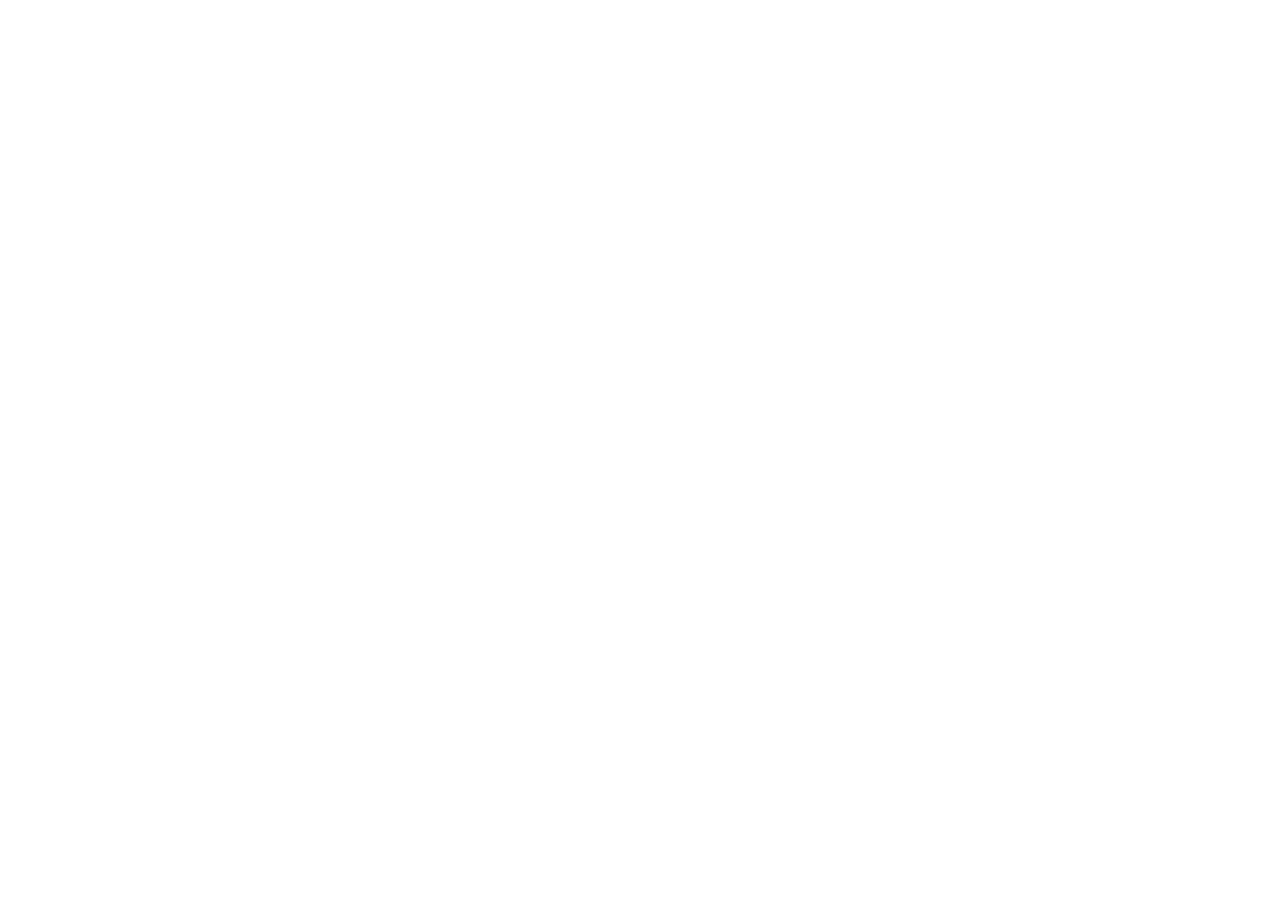
==== admin-stats.html @ d8942b89 "Add files via upload" ====
<!doctype html>
<html lang="tr">
<head>
  <meta charset="utf-8">
  <meta name="viewport" content="width=device-width, initial-scale=1">
  <title>İstatistikler · ODES</title>
  <link rel="stylesheet" href="assets/css/styles.css">
</head>
<body data-page="admin-stats" data-roles="admin" data-title="Yönetici istatistikleri">
  <noscript>Bu demo için JavaScript gereklidir.</noscript>
  <script src="assets/js/data.js"></script>
  <script src="assets/js/app.js"></script>
  <script src="assets/js/pages/admin-stats.js"></script>
</body>
</html>
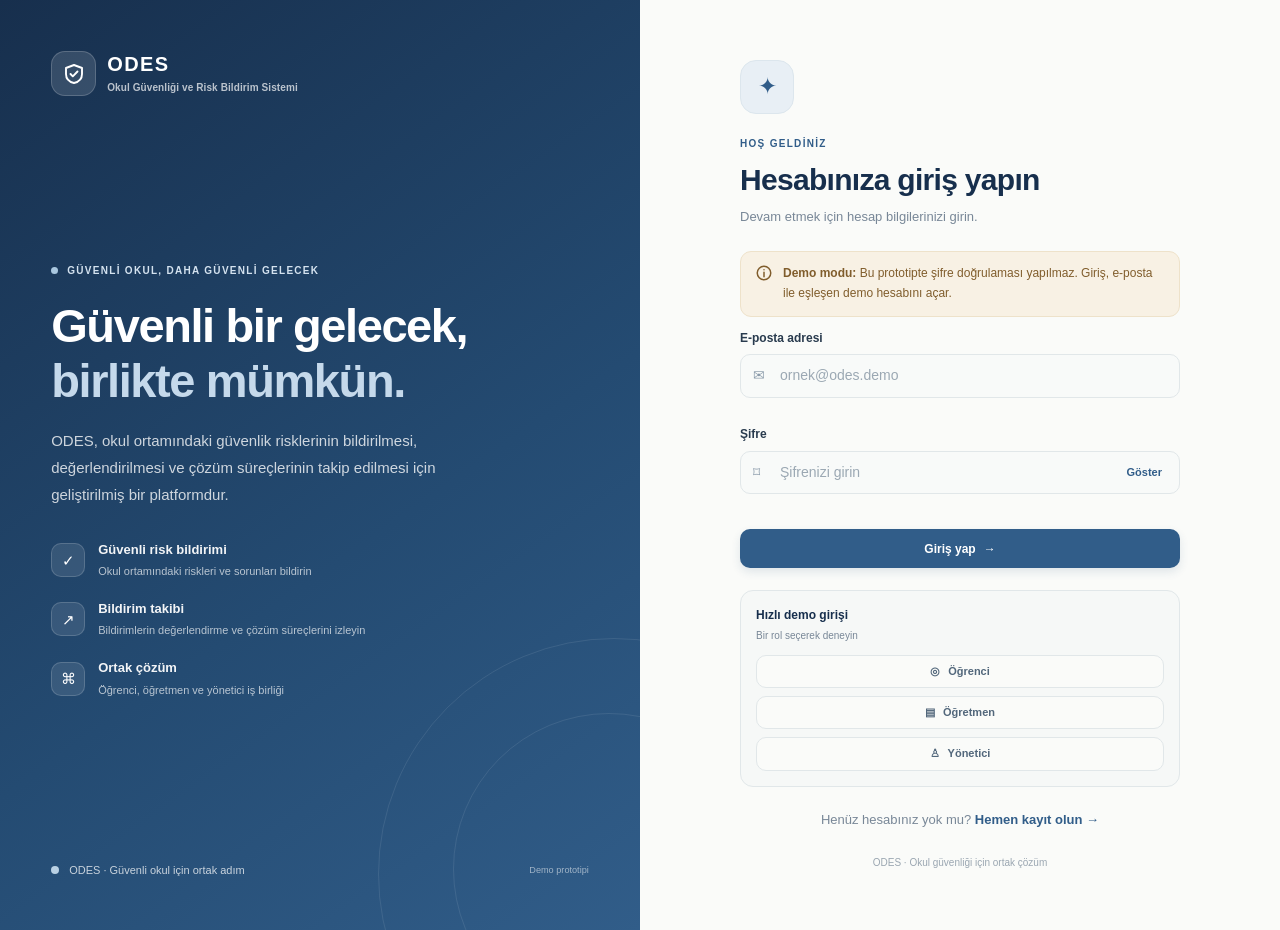
==== commit 1c358ed8: "Update admin-stats.html" ====
--- a/admin-stats.html
+++ b/admin-stats.html
@@ -1,15 +1,24 @@
+
 <!doctype html>
 <html lang="tr">
 <head>
-  <meta charset="utf-8">
+  <meta charset="UTF-8">
   <meta name="viewport" content="width=device-width, initial-scale=1">
-  <title>İstatistikler · ODES</title>
-  <link rel="stylesheet" href="assets/css/styles.css">
+  <meta name="theme-color" content="#f3f5f4">
+  <meta name="description" content="ODES okul güvenliği risk istatistikleri.">
+  <title>Risk İstatistikleri | ODES</title>
+  <link rel="stylesheet" href="styles.css">
 </head>
-<body data-page="admin-stats" data-roles="admin" data-title="Yönetici istatistikleri">
+
+<body
+  data-page="admin-stats"
+  data-roles="admin"
+  data-title="Risk istatistikleri"
+>
   <noscript>Bu demo için JavaScript gereklidir.</noscript>
-  <script src="assets/js/data.js"></script>
-  <script src="assets/js/app.js"></script>
-  <script src="assets/js/pages/admin-stats.js"></script>
+
+  <script src="data.js"></script>
+  <script src="app.js"></script>
+  <script src="admin-stats.js"></script>
 </body>
 </html>
--- a/styles.css
+++ b/styles.css
@@ -0,0 +1,2224 @@
+
+/* =========================================
+   ODES — ORTAK TASARIM SİSTEMİ
+   Lacivert • Kırık beyaz • Açık mavi
+========================================= */
+
+:root {
+  color-scheme: light;
+  --bg: #f3f5f4;
+  --surface: #fafbf9;
+  --surface-soft: #f6f8f7;
+  --primary: #315d89;
+  --primary-dark: #203f63;
+  --navy: #172f4d;
+  --navy-soft: #294b70;
+  --pale: #e8eff5;
+  --border: #e1e7e9;
+  --text: #293b4e;
+  --muted: #788797;
+  --success: #278363;
+  --warning: #b98232;
+  --danger: #c65b61;
+  --shadow: 0 8px 26px rgba(26, 48, 70, .055);
+  --shadow-hover: 0 12px 30px rgba(26, 48, 70, .09);
+  --radius: 15px;
+  --sidebar-width: 252px;
+}
+
+* {
+  box-sizing: border-box;
+  margin: 0;
+  padding: 0;
+}
+
+html {
+  min-height: 100%;
+  scroll-behavior: smooth;
+  scrollbar-color: #c5d0d8 transparent;
+}
+
+body {
+  min-height: 100vh;
+  background: var(--bg);
+  color: var(--text);
+  font-family: Inter, "Segoe UI", Arial, sans-serif;
+  font-size: 14px;
+  line-height: 1.55;
+  -webkit-font-smoothing: antialiased;
+}
+
+button,
+input,
+select,
+textarea {
+  font: inherit;
+}
+
+button,
+a {
+  -webkit-tap-highlight-color: transparent;
+}
+
+button {
+  cursor: pointer;
+}
+
+button:disabled {
+  cursor: not-allowed;
+  opacity: .6;
+}
+
+a {
+  color: inherit;
+  text-decoration: none;
+}
+
+svg {
+  flex-shrink: 0;
+}
+
+[hidden],
+.hidden {
+  display: none !important;
+}
+
+.muted {
+  color: var(--muted);
+}
+
+.small {
+  font-size: 12px;
+}
+
+.grow {
+  flex: 1;
+  min-width: 0;
+}
+
+/* =========================================
+   LOGO VE MARKA
+========================================= */
+
+.brand {
+  display: flex;
+  align-items: center;
+  gap: 11px;
+  min-width: 0;
+  color: var(--navy);
+  font-weight: 800;
+}
+
+.brand b {
+  display: block;
+  font-size: 20px;
+  line-height: 1.2;
+  letter-spacing: 1.4px;
+}
+
+.brand small {
+  display: block;
+  margin-top: 4px;
+  color: var(--muted);
+  font-size: 10px;
+  font-weight: 600;
+  letter-spacing: .1px;
+}
+
+.logo {
+  width: 45px;
+  height: 45px;
+  display: grid;
+  place-items: center;
+  flex: 0 0 auto;
+  overflow: hidden;
+  border: 1px solid rgba(255,255,255,.12);
+  border-radius: 14px;
+  color: #fff;
+  background: linear-gradient(145deg, #426f9b, #1b3859);
+  box-shadow: 0 5px 13px rgba(25, 55, 85, .17);
+}
+
+.logo svg {
+  width: 24px;
+  height: 24px;
+  stroke-width: 1.9;
+}
+
+/* =========================================
+   GİRİŞ VE KAYIT EKRANLARI
+========================================= */
+
+.auth {
+  min-height: 100vh;
+  display: grid;
+  grid-template-columns: minmax(300px, 1fr) minmax(400px, 1fr);
+  overflow: hidden;
+  background: var(--surface);
+}
+
+.auth-side {
+  position: relative;
+  isolation: isolate;
+  display: flex;
+  flex-direction: column;
+  justify-content: space-between;
+  min-height: 100vh;
+  padding: clamp(28px, 4vw, 55px);
+  overflow: hidden;
+  color: #fff;
+  background: linear-gradient(145deg, #172f4d 0%, #244b72 58%, #315d89 100%);
+}
+
+.auth-side::before,
+.auth-side::after {
+  content: "";
+  position: absolute;
+  z-index: -1;
+  border: 1px solid rgba(255,255,255,.09);
+  border-radius: 50%;
+  pointer-events: none;
+}
+
+.auth-side::before {
+  width: 470px;
+  height: 470px;
+  right: -210px;
+  bottom: -180px;
+}
+
+.auth-side::after {
+  width: 310px;
+  height: 310px;
+  right: -125px;
+  bottom: -95px;
+}
+
+.auth-side .brand {
+  color: #fff;
+}
+
+.auth-side .brand small {
+  color: rgba(255,255,255,.7);
+}
+
+.auth-side .logo {
+  background: rgba(255,255,255,.13);
+  border-color: rgba(255,255,255,.18);
+  box-shadow: none;
+}
+
+.auth-hero-copy {
+  position: relative;
+  z-index: 1;
+  max-width: 530px;
+  margin: 55px 0;
+}
+
+.auth-hero-copy h1,
+.auth-hero-copy h2 {
+  margin: 18px 0;
+  color: #fff;
+  font-size: clamp(30px, 4vw, 47px);
+  line-height: 1.17;
+  letter-spacing: -1.4px;
+}
+
+.auth-hero-copy h2 em {
+  color: #c5d9eb;
+  font-style: normal;
+}
+
+.auth-hero-copy p {
+  max-width: 440px;
+  color: rgba(255,255,255,.78);
+  font-size: 15px;
+  line-height: 1.8;
+}
+
+.eyebrow {
+  display: inline-flex;
+  align-items: center;
+  gap: 9px;
+  color: #d4e2ef;
+  font-size: 10px;
+  font-weight: 800;
+  letter-spacing: 1.3px;
+}
+
+.eyebrow-dot {
+  width: 7px;
+  height: 7px;
+  border-radius: 50%;
+  background: #a9c7df;
+}
+
+.feature-list {
+  display: grid;
+  gap: 19px;
+  margin-top: 32px;
+}
+
+.feature-list > div,
+.feature-item {
+  display: flex;
+  align-items: center;
+  gap: 13px;
+  color: rgba(255,255,255,.94);
+}
+
+.feature-item > span:last-child {
+  display: flex;
+  flex-direction: column;
+  gap: 3px;
+}
+
+.feature-item b {
+  font-size: 13px;
+}
+
+.feature-item small {
+  color: rgba(255,255,255,.68);
+  font-size: 11px;
+}
+
+.feature-icon {
+  width: 34px;
+  height: 34px;
+  display: grid;
+  place-items: center;
+  flex: 0 0 auto;
+  border: 1px solid rgba(255,255,255,.16);
+  border-radius: 10px;
+  color: #fff;
+  background: rgba(255,255,255,.1);
+  font-size: 15px;
+}
+
+.auth-side-bottom {
+  display: flex;
+  align-items: center;
+  flex-wrap: wrap;
+  gap: 10px;
+  color: rgba(255,255,255,.75);
+  font-size: 11px;
+}
+
+.auth-side-bottom small {
+  margin-left: auto;
+  color: rgba(255,255,255,.55);
+}
+
+.mini-orbit {
+  width: 8px;
+  height: 8px;
+  border-radius: 50%;
+  background: #b9d0e3;
+}
+
+.auth-main {
+  display: flex;
+  align-items: center;
+  justify-content: center;
+  min-width: 0;
+  padding: clamp(22px, 4vw, 48px);
+  overflow-y: auto;
+  background: var(--surface);
+}
+
+.auth-card {
+  width: 100%;
+  max-width: 440px;
+  padding: 12px 0;
+}
+
+.mobile-brand {
+  display: none;
+  align-items: center;
+  gap: 11px;
+  margin-bottom: 30px;
+  color: var(--navy);
+}
+
+.mobile-brand b,
+.mobile-brand small {
+  display: block;
+}
+
+.mobile-brand b {
+  font-size: 19px;
+  letter-spacing: 1px;
+}
+
+.mobile-brand small {
+  margin-top: 3px;
+  color: var(--muted);
+  font-size: 10px;
+}
+
+.mobile-brand-mark {
+  width: 42px;
+  height: 42px;
+  display: grid;
+  place-items: center;
+  border-radius: 13px;
+  color: #fff;
+  background: linear-gradient(145deg, #426f9b, #1b3859);
+  font-size: 18px;
+  font-weight: 800;
+}
+
+.welcome-mark {
+  width: 54px;
+  height: 54px;
+  display: grid;
+  place-items: center;
+  margin-bottom: 22px;
+  border: 1px solid #dce6ed;
+  border-radius: 16px;
+  color: var(--primary);
+  background: var(--pale);
+  font-size: 23px;
+}
+
+.form-kicker {
+  display: block;
+  margin-bottom: 9px;
+  color: var(--primary);
+  font-size: 10px;
+  font-weight: 800;
+  letter-spacing: 1.3px;
+}
+
+.auth-card h1,
+.auth-card h2 {
+  margin-bottom: 9px;
+  color: var(--navy);
+  font-size: clamp(24px, 3vw, 30px);
+  line-height: 1.25;
+  letter-spacing: -.7px;
+}
+
+.auth-card > p,
+.auth-subtitle {
+  margin-bottom: 24px;
+  color: var(--muted);
+  font-size: 13px;
+}
+
+.auth-foot {
+  margin-top: 23px;
+  color: var(--muted);
+  text-align: center;
+  font-size: 12px;
+}
+
+.auth-foot a {
+  color: var(--primary);
+  font-weight: 800;
+}
+
+.auth-legal {
+  margin-top: 25px;
+  color: #9aa6b1;
+  text-align: center;
+  font-size: 10px;
+}
+
+.input-wrap {
+  position: relative;
+  display: flex;
+  align-items: center;
+}
+
+.input-wrap .input {
+  padding-right: 76px;
+}
+
+.input-symbol {
+  position: absolute;
+  left: 13px;
+  z-index: 1;
+  color: #8a9aaa;
+  pointer-events: none;
+}
+
+.input-wrap:has(.input-symbol) .input {
+  padding-left: 39px;
+}
+
+.password-toggle {
+  position: absolute;
+  right: 9px;
+  padding: 6px 9px;
+  border: 0;
+  border-radius: 7px;
+  color: var(--primary);
+  background: transparent;
+  font-size: 11px;
+  font-weight: 700;
+}
+
+.password-toggle:hover {
+  background: var(--pale);
+}
+
+.demo-accts {
+  margin-top: 22px;
+  padding: 15px;
+  border: 1px solid var(--border);
+  border-radius: 13px;
+  background: var(--surface-soft);
+}
+
+.demo-heading {
+  display: flex;
+  flex-direction: column;
+  gap: 3px;
+  margin-bottom: 12px;
+}
+
+.demo-heading b {
+  color: var(--navy);
+  font-size: 12px;
+}
+
+.demo-heading span {
+  color: var(--muted);
+  font-size: 10px;
+}
+
+.btns {
+  display: flex;
+  flex-wrap: wrap;
+  gap: 8px;
+}
+
+.btn-block {
+  width: 100%;
+}
+
+.auth-submit {
+  min-height: 47px;
+  margin-top: 8px;
+}
+
+.hint {
+  color: var(--muted);
+  font-size: 10px;
+}
+
+.meter {
+  height: 5px;
+  margin-top: 8px;
+  overflow: hidden;
+  border-radius: 10px;
+  background: var(--border);
+}
+
+.meter > div,
+.meter i {
+  display: block;
+  height: 100%;
+  border-radius: inherit;
+  background: var(--primary);
+}
+
+/* =========================================
+   FORM ALANLARI
+========================================= */
+
+.field {
+  display: flex;
+  flex-direction: column;
+  gap: 7px;
+  min-width: 0;
+  margin-bottom: 16px;
+}
+
+.field label,
+.field > span {
+  color: var(--text);
+  font-size: 12px;
+  font-weight: 700;
+}
+
+.input,
+.select,
+.field input,
+.field select,
+.field textarea,
+input[type="text"],
+input[type="email"],
+input[type="password"],
+input[type="number"],
+input[type="date"],
+input[type="search"],
+select,
+textarea {
+  width: 100%;
+  min-width: 0;
+  min-height: 43px;
+  padding: 10px 12px;
+  border: 1px solid var(--border);
+  border-radius: 10px;
+  outline: none;
+  color: var(--text);
+  background: #f8faf9;
+  transition: border-color .18s, box-shadow .18s, background .18s;
+}
+
+textarea,
+.field textarea {
+  min-height: 110px;
+  resize: vertical;
+}
+
+.input:focus,
+.select:focus,
+input:focus,
+select:focus,
+textarea:focus {
+  border-color: #7899b8;
+  background: #fff;
+  box-shadow: 0 0 0 3px rgba(49,93,137,.1);
+}
+
+input::placeholder,
+textarea::placeholder {
+  color: #9ba8b3;
+}
+
+input[type="checkbox"] {
+  width: 16px;
+  height: 16px;
+  flex: 0 0 auto;
+  accent-color: var(--primary);
+}
+
+.check-row {
+  display: flex;
+  align-items: center;
+  gap: 9px;
+  margin: 11px 0;
+  color: var(--muted);
+  font-size: 12px;
+}
+
+.row {
+  display: flex;
+  align-items: center;
+  gap: 12px;
+}
+
+.row > * {
+  min-width: 0;
+}
+
+.row .field {
+  flex: 1;
+}
+
+.err {
+  display: block;
+  margin-top: 4px;
+  color: var(--danger);
+  font-size: 11px;
+}
+
+.alert {
+  display: flex;
+  align-items: flex-start;
+  gap: 10px;
+  padding: 12px 14px;
+  margin: 12px 0;
+  border: 1px solid transparent;
+  border-radius: 11px;
+  font-size: 12px;
+  line-height: 1.65;
+}
+
+.alert.warn {
+  color: #805d2c;
+  border-color: #eee2ca;
+  background: #f8f1e4;
+}
+
+.alert.info {
+  color: #315c80;
+  border-color: #dce7ef;
+  background: #edf3f7;
+}
+
+.alert.ok,
+.alert.success {
+  color: #286e55;
+  border-color: #d6e9df;
+  background: #eaf4ee;
+}
+
+.alert.err,
+.alert.error {
+  color: #a6474d;
+  border-color: #f0d8d9;
+  background: #f9eeee;
+}
+
+/* =========================================
+   BUTONLAR
+========================================= */
+
+.btn {
+  min-height: 39px;
+  display: inline-flex;
+  align-items: center;
+  justify-content: center;
+  gap: 8px;
+  padding: 9px 14px;
+  border: 1px solid var(--border);
+  border-radius: 10px;
+  color: #52677b;
+  background: var(--surface);
+  font-size: 12px;
+  font-weight: 700;
+  transition: background .18s, border-color .18s, color .18s, transform .18s;
+}
+
+.btn:hover {
+  color: var(--primary-dark);
+  border-color: #c8d6e0;
+  background: #f0f4f6;
+}
+
+.btn:active {
+  transform: translateY(1px);
+}
+
+.btn-primary,
+.primary {
+  color: #fff !important;
+  border-color: transparent !important;
+  background: var(--primary) !important;
+  box-shadow: 0 4px 10px rgba(37,75,112,.12);
+}
+
+.btn-primary:hover,
+.primary:hover {
+  color: #fff !important;
+  background: var(--primary-dark) !important;
+}
+
+.btn-light {
+  color: var(--primary-dark);
+  border-color: #dbe5ec;
+  background: var(--pale);
+}
+
+.btn-light:hover {
+  background: #dce7ef;
+}
+
+.btn-ghost {
+  color: var(--muted);
+  border-color: transparent;
+  background: transparent;
+}
+
+.btn-ghost:hover {
+  color: var(--primary-dark);
+  background: var(--pale);
+}
+
+.btn-danger {
+  color: #fff;
+  border-color: transparent;
+  background: var(--danger);
+}
+
+.btn-success {
+  color: #fff;
+  border-color: transparent;
+  background: var(--success);
+}
+
+.btn-sm {
+  min-height: 33px;
+  padding: 7px 10px;
+  font-size: 11px;
+}
+
+.auth .btn {
+  width: 100%;
+}
+
+/* =========================================
+   ANA UYGULAMA YERLEŞİMİ
+========================================= */
+
+.layout {
+  display: flex;
+  min-height: 100vh;
+  width: 100%;
+  background: var(--bg);
+}
+
+.scrim {
+  display: none;
+}
+
+.sidebar {
+  position: fixed;
+  z-index: 50;
+  inset: 0 auto 0 0;
+  width: var(--sidebar-width);
+  display: flex;
+  flex-direction: column;
+  padding: 22px 15px 17px;
+  overflow-x: hidden;
+  overflow-y: auto;
+  border-right: 1px solid var(--border);
+  background: #f9faf8;
+  transition: transform .25s ease;
+}
+
+.sidebar .brand {
+  padding: 3px 9px 25px;
+}
+
+.sidebar .logo {
+  color: #fff;
+  background: linear-gradient(145deg, #426f9b, #1b3859);
+}
+
+.nav {
+  display: flex;
+  flex-direction: column;
+  gap: 5px;
+}
+
+.nav-label {
+  padding: 17px 11px 7px;
+  color: #97a3ad;
+  font-size: 9px;
+  font-weight: 800;
+  letter-spacing: 1.1px;
+  text-transform: uppercase;
+}
+
+.nav a,
+.nav button,
+.nav-item {
+  width: 100%;
+  min-height: 43px;
+  display: flex;
+  align-items: center;
+  gap: 11px;
+  padding: 9px 11px;
+  border: 0;
+  border-radius: 10px;
+  color: #657587;
+  background: transparent;
+  text-align: left;
+  font-size: 12px;
+  font-weight: 650;
+  transition: color .18s, background .18s;
+}
+
+.nav a:hover,
+.nav button:hover,
+.nav-item:hover {
+  color: var(--navy);
+  background: #edf1f3;
+}
+
+.nav a.active,
+.nav button.active,
+.nav-item.active {
+  color: var(--navy);
+  background: #e7edf2;
+  font-weight: 800;
+}
+
+.nav svg,
+.nav .ico,
+.nav .ic {
+  width: 18px;
+  height: 18px;
+  flex: 0 0 auto;
+  stroke-width: 1.8;
+}
+
+.side-foot {
+  margin-top: auto;
+  padding-top: 15px;
+  border-top: 1px solid var(--border);
+}
+
+.side-user {
+  display: flex;
+  align-items: center;
+  gap: 10px;
+  min-width: 0;
+  padding: 10px 5px;
+}
+
+.side-user > div {
+  min-width: 0;
+}
+
+.side-user b,
+.side-user strong {
+  display: block;
+  overflow: hidden;
+  color: var(--navy);
+  font-size: 11px;
+  text-overflow: ellipsis;
+  white-space: nowrap;
+}
+
+.side-user small {
+  display: block;
+  margin-top: 3px;
+  overflow: hidden;
+  color: var(--muted);
+  font-size: 10px;
+  text-overflow: ellipsis;
+  white-space: nowrap;
+}
+
+.side-foot > .btn {
+  width: 100%;
+}
+
+.main {
+  width: calc(100% - var(--sidebar-width));
+  min-width: 0;
+  min-height: 100vh;
+  margin-left: var(--sidebar-width);
+}
+
+.demo-strip {
+  padding: 8px 20px;
+  border-bottom: 1px solid #e8dfca;
+  color: #795f36;
+  background: #f6f0e4;
+  text-align: center;
+  font-size: 10px;
+}
+
+.topbar {
+  position: sticky;
+  z-index: 30;
+  top: 0;
+  min-height: 66px;
+  display: flex;
+  align-items: center;
+  gap: 14px;
+  padding: 10px 26px;
+  border-bottom: 1px solid var(--border);
+  background: rgba(249,250,248,.94);
+  backdrop-filter: blur(12px);
+}
+
+.crumb {
+  color: var(--navy);
+  font-size: 13px;
+  font-weight: 750;
+}
+
+.icon-btn,
+.hamburger {
+  position: relative;
+  width: 38px;
+  height: 38px;
+  display: inline-grid;
+  place-items: center;
+  flex: 0 0 auto;
+  border: 1px solid var(--border);
+  border-radius: 10px;
+  color: var(--navy);
+  background: var(--surface);
+  transition: background .18s, border-color .18s;
+}
+
+.icon-btn:hover,
+.hamburger:hover {
+  border-color: #cbd8e1;
+  background: #edf2f5;
+}
+
+.icon-btn svg,
+.hamburger svg {
+  width: 19px;
+  height: 19px;
+}
+
+.hamburger {
+  display: none;
+}
+
+.dd {
+  position: relative;
+}
+
+.dd-panel {
+  position: absolute;
+  z-index: 100;
+  top: calc(100% + 10px);
+  right: 0;
+  width: min(300px, calc(100vw - 25px));
+  padding: 11px;
+  border: 1px solid var(--border);
+  border-radius: 13px;
+  background: var(--surface);
+  box-shadow: var(--shadow-hover);
+}
+
+.dd-h,
+.dd-foot {
+  display: flex;
+  align-items: center;
+  justify-content: space-between;
+  gap: 10px;
+  padding: 8px;
+  color: var(--navy);
+  font-size: 11px;
+  font-weight: 800;
+}
+
+.dd-h {
+  border-bottom: 1px solid var(--border);
+}
+
+.dd-foot {
+  border-top: 1px solid var(--border);
+}
+
+.dd-foot a {
+  color: var(--primary);
+}
+
+.dd-menu {
+  display: flex;
+  flex-direction: column;
+}
+
+.dd-item,
+.dd-menu button {
+  width: 100%;
+  display: flex;
+  align-items: center;
+  gap: 9px;
+  padding: 10px;
+  border: 0;
+  border-radius: 8px;
+  color: var(--text);
+  background: transparent;
+  text-align: left;
+  font-size: 11px;
+}
+
+.dd-item:hover,
+.dd-item.unread,
+.dd-menu button:hover {
+  color: var(--navy);
+  background: var(--pale);
+}
+
+.dd-item b,
+.dd-item small {
+  display: block;
+}
+
+.dd-item b {
+  color: var(--navy);
+  font-size: 11px;
+}
+
+.dd-item small {
+  margin-top: 3px;
+  color: var(--muted);
+  font-size: 10px;
+}
+
+.badge-dot {
+  position: absolute;
+  top: 5px;
+  right: 5px;
+  width: 8px;
+  height: 8px;
+  border: 2px solid var(--surface);
+  border-radius: 50%;
+  background: var(--danger);
+}
+
+/* =========================================
+   SAYFA YAPISI
+========================================= */
+
+#content {
+  min-width: 0;
+  padding: 26px 28px 42px;
+}
+
+.page {
+  width: 100%;
+  max-width: 1550px;
+  margin: 0 auto;
+}
+
+.page-head {
+  display: flex;
+  align-items: center;
+  justify-content: space-between;
+  gap: 17px;
+  margin-bottom: 23px;
+}
+
+.page-head h1 {
+  color: var(--navy);
+  font-size: clamp(21px, 2vw, 25px);
+  line-height: 1.3;
+  letter-spacing: -.5px;
+}
+
+.page-head p {
+  margin-top: 5px;
+  color: var(--muted);
+  font-size: 12px;
+}
+
+.page-actions {
+  display: flex;
+  align-items: center;
+  flex-wrap: wrap;
+  gap: 8px;
+}
+
+.page-body {
+  display: flex;
+  flex-direction: column;
+  gap: 18px;
+  min-width: 0;
+}
+
+.stack-v {
+  display: flex;
+  flex-direction: column;
+  gap: 16px;
+}
+
+/* =========================================
+   KARTLAR VE İSTATİSTİKLER
+========================================= */
+
+.card {
+  min-width: 0;
+  padding: 19px;
+  border: 1px solid var(--border);
+  border-radius: var(--radius);
+  background: var(--surface);
+  box-shadow: var(--shadow);
+}
+
+.card.flush {
+  padding: 0;
+  overflow: hidden;
+}
+
+.card-h {
+  min-height: 38px;
+  display: flex;
+  align-items: center;
+  justify-content: space-between;
+  gap: 12px;
+  margin-bottom: 14px;
+}
+
+.card-h h2,
+.card-h h3,
+.card h2,
+.card h3 {
+  color: var(--navy);
+  font-size: 14px;
+  font-weight: 800;
+}
+
+.card-h a {
+  color: var(--primary);
+  font-size: 11px;
+  font-weight: 700;
+}
+
+.card p {
+  color: var(--muted);
+}
+
+.grid {
+  display: grid;
+  gap: 15px;
+}
+
+.g2 {
+  grid-template-columns: repeat(2, minmax(0, 1fr));
+}
+
+.g4 {
+  grid-template-columns: repeat(4, minmax(0, 1fr));
+}
+
+.g-main {
+  grid-template-columns: minmax(0, 1.55fr) minmax(250px, 1fr);
+}
+
+.stat {
+  min-width: 0;
+  display: flex;
+  align-items: center;
+  gap: 13px;
+  padding: 17px;
+  border: 1px solid var(--border);
+  border-radius: 14px;
+  background: var(--surface);
+  box-shadow: var(--shadow);
+}
+
+.stat[href] {
+  color: inherit;
+  transition: transform .18s, box-shadow .18s;
+}
+
+.stat[href]:hover {
+  transform: translateY(-2px);
+  box-shadow: var(--shadow-hover);
+}
+
+.stat .ico {
+  width: 43px;
+  height: 43px;
+  display: grid;
+  place-items: center;
+  flex: 0 0 auto;
+  border-radius: 12px;
+  color: var(--primary);
+  background: var(--pale);
+}
+
+.stat .ico svg {
+  width: 21px;
+  height: 21px;
+}
+
+.stat strong,
+.stat b {
+  display: block;
+  color: var(--navy);
+  font-size: 23px;
+  line-height: 1.2;
+}
+
+.stat span {
+  display: block;
+  margin-top: 4px;
+  color: var(--muted);
+  font-size: 11px;
+}
+
+.tone-primary .ico,
+.tone-info .ico {
+  color: var(--primary);
+  background: #e8eff5;
+}
+
+.tone-success .ico {
+  color: var(--success);
+  background: #eaf3ee;
+}
+
+.tone-warning .ico {
+  color: #a9782c;
+  background: #f6f0e4;
+}
+
+.tone-danger .ico {
+  color: var(--danger);
+  background: #f7ebeb;
+}
+
+/* =========================================
+   ROZETLER
+========================================= */
+
+.badge {
+  width: fit-content;
+  max-width: 100%;
+  display: inline-flex;
+  align-items: center;
+  justify-content: center;
+  gap: 5px;
+  padding: 5px 9px;
+  border-radius: 30px;
+  font-size: 10px;
+  font-weight: 800;
+  white-space: nowrap;
+}
+
+.b-info {
+  color: #376a91;
+  background: #e9f0f5;
+}
+
+.b-primary {
+  color: #315d89;
+  background: #e8eff5;
+}
+
+.b-warning {
+  color: #8d672e;
+  background: #f6f0e4;
+}
+
+.b-danger {
+  color: #a64c53;
+  background: #f7ebeb;
+}
+
+.b-success {
+  color: #286d55;
+  background: #eaf3ee;
+}
+
+.b-neutral {
+  color: #697989;
+  background: #edf0f1;
+}
+
+/* =========================================
+   LİSTELER VE MESAJLAR
+========================================= */
+
+.list {
+  display: flex;
+  flex-direction: column;
+  gap: 8px;
+}
+
+.li {
+  min-width: 0;
+  display: flex;
+  align-items: center;
+  justify-content: space-between;
+  gap: 12px;
+  padding: 12px;
+  border: 1px solid var(--border);
+  border-radius: 11px;
+  background: var(--surface);
+}
+
+.li > div {
+  min-width: 0;
+}
+
+.li b,
+.li strong {
+  display: block;
+  color: var(--navy);
+  font-size: 12px;
+}
+
+.li small {
+  display: block;
+  margin-top: 4px;
+  color: var(--muted);
+  font-size: 10px;
+}
+
+.msg {
+  margin-bottom: 9px;
+  overflow: hidden;
+  border: 1px solid var(--border);
+  border-radius: 12px;
+  background: var(--surface);
+  transition: border-color .18s, box-shadow .18s;
+}
+
+.msg:hover {
+  border-color: #cbd8e1;
+  box-shadow: var(--shadow);
+}
+
+.msg.unread {
+  border-left: 3px solid var(--primary);
+  background: #f5f8f8;
+}
+
+.msg-head {
+  width: 100%;
+  display: flex;
+  align-items: flex-start;
+  justify-content: space-between;
+  gap: 12px;
+  padding: 14px;
+}
+
+button.msg-head {
+  border: 0;
+  text-align: left;
+  background: transparent;
+}
+
+.msg-head b,
+.msg-head strong {
+  display: block;
+  color: var(--navy);
+  font-size: 12px;
+}
+
+.msg-head small {
+  display: block;
+  margin-top: 4px;
+  color: var(--muted);
+  font-size: 10px;
+}
+
+.msg-body {
+  padding: 0 14px 14px;
+  color: var(--muted);
+  font-size: 12px;
+  line-height: 1.75;
+  white-space: pre-wrap;
+}
+
+/* =========================================
+   HERO / VURGULU ALANLAR
+========================================= */
+
+.hero {
+  display: flex;
+  align-items: center;
+  justify-content: space-between;
+  gap: 20px;
+  min-height: 145px;
+  padding: 25px;
+  border-radius: 16px;
+  color: #fff;
+  background: linear-gradient(120deg, #1b3859, #315d89);
+  box-shadow: 0 9px 23px rgba(26, 55, 85, .12);
+}
+
+.hero h2,
+.hero h3 {
+  margin-bottom: 7px;
+  color: #fff;
+  font-size: 21px;
+}
+
+.hero p {
+  color: rgba(255,255,255,.78);
+  font-size: 12px;
+}
+
+/* =========================================
+   SEKME VE FİLTRELER
+========================================= */
+
+.toolbar {
+  display: flex;
+  align-items: center;
+  flex-wrap: wrap;
+  gap: 10px;
+  padding: 12px;
+  border: 1px solid var(--border);
+  border-radius: 12px;
+  background: var(--surface);
+}
+
+.toolbar > * {
+  min-width: 0;
+}
+
+.toolbar input,
+.toolbar select {
+  width: auto;
+  min-width: 140px;
+  flex: 1;
+}
+
+.tabs {
+  width: fit-content;
+  max-width: 100%;
+  display: flex;
+  align-items: center;
+  flex-wrap: wrap;
+  gap: 5px;
+  padding: 4px;
+  border-radius: 10px;
+  background: #edf1f2;
+}
+
+.tab {
+  min-height: 34px;
+  display: inline-flex;
+  align-items: center;
+  justify-content: center;
+  gap: 7px;
+  padding: 7px 12px;
+  border: 0;
+  border-radius: 8px;
+  color: var(--muted);
+  background: transparent;
+  font-size: 11px;
+  font-weight: 700;
+}
+
+.tab:hover {
+  color: var(--navy);
+}
+
+.tab.active {
+  color: var(--navy);
+  background: var(--surface);
+  box-shadow: 0 1px 4px rgba(30,50,70,.08);
+}
+
+.tab small {
+  color: inherit;
+  opacity: .75;
+}
+
+/* =========================================
+   TABLOLAR
+========================================= */
+
+.table-wrap {
+  width: 100%;
+  overflow-x: auto;
+  border-radius: 10px;
+}
+
+table,
+.table {
+  width: 100%;
+  border-collapse: collapse;
+  text-align: left;
+  font-size: 11px;
+}
+
+th,
+.table th {
+  padding: 12px 13px;
+  color: #718191;
+  background: #f0f3f3;
+  font-size: 10px;
+  font-weight: 800;
+  white-space: nowrap;
+}
+
+td,
+.table td {
+  padding: 12px 13px;
+  border-bottom: 1px solid var(--border);
+  color: var(--text);
+  vertical-align: middle;
+}
+
+.table td b {
+  color: var(--navy);
+}
+
+tr:last-child td,
+.table tr:last-child td {
+  border-bottom: 0;
+}
+
+/* =========================================
+   GRAFİKLER
+========================================= */
+
+.cols {
+  min-height: 180px;
+  display: flex;
+  align-items: flex-end;
+  justify-content: space-around;
+  gap: 12px;
+  padding: 15px 5px 0;
+}
+
+.col {
+  min-width: 0;
+  height: 170px;
+  display: flex;
+  flex: 1;
+  flex-direction: column;
+  align-items: center;
+  justify-content: flex-end;
+  gap: 7px;
+}
+
+.col-bar-wrap {
+  width: 100%;
+  max-width: 35px;
+  height: 125px;
+  display: flex;
+  align-items: flex-end;
+  overflow: hidden;
+  border-radius: 7px;
+  background: #edf1f2;
+}
+
+.col-bar {
+  width: 100%;
+  min-height: 3px;
+  border-radius: 7px 7px 0 0;
+  background: linear-gradient(180deg, #7899b8, #315d89);
+}
+
+.col-val {
+  color: var(--navy);
+  font-size: 10px;
+  font-weight: 800;
+}
+
+.col-lab {
+  color: var(--muted);
+  font-size: 9px;
+  text-align: center;
+}
+
+.hbars {
+  display: flex;
+  flex-direction: column;
+  gap: 14px;
+}
+
+.hbar-top {
+  display: flex;
+  align-items: center;
+  justify-content: space-between;
+  gap: 10px;
+  margin-bottom: 6px;
+  color: var(--muted);
+  font-size: 11px;
+}
+
+.hbar-track {
+  height: 8px;
+  overflow: hidden;
+  border-radius: 20px;
+  background: #e9edef;
+}
+
+.hbar-track > div,
+.hbar-track i {
+  height: 100%;
+  display: block;
+  border-radius: inherit;
+  background: linear-gradient(90deg, #426f9b, #8aa8c1);
+}
+
+.donut-wrap {
+  display: flex;
+  align-items: center;
+  justify-content: center;
+  flex-wrap: wrap;
+  gap: 20px;
+  padding: 12px;
+}
+
+.donut {
+  position: relative;
+  width: 145px;
+  height: 145px;
+  display: grid;
+  place-items: center;
+  border-radius: 50%;
+  background: conic-gradient(var(--primary) 0 70%, #e8eff5 70% 100%);
+}
+
+.donut::before {
+  content: "";
+  position: absolute;
+  inset: 15px;
+  border-radius: 50%;
+  background: var(--surface);
+}
+
+.donut > * {
+  position: relative;
+  z-index: 1;
+}
+
+.legend {
+  display: flex;
+  flex-direction: column;
+  gap: 9px;
+  color: var(--muted);
+  font-size: 11px;
+}
+
+.legend > div,
+.legend span {
+  display: flex;
+  align-items: center;
+  gap: 8px;
+}
+
+.legend i {
+  width: 9px;
+  height: 9px;
+  display: inline-block;
+  border-radius: 3px;
+}
+
+.legend b {
+  color: var(--navy);
+}
+
+/* =========================================
+   BOŞ DURUMLAR
+========================================= */
+
+.empty {
+  min-height: 155px;
+  display: flex;
+  flex-direction: column;
+  align-items: center;
+  justify-content: center;
+  gap: 10px;
+  padding: 24px;
+  border: 1px dashed #d4dee3;
+  border-radius: 12px;
+  color: var(--muted);
+  text-align: center;
+  background: #f8faf9;
+}
+
+.empty svg {
+  color: #8da1b2;
+}
+
+.empty p {
+  max-width: 380px;
+  font-size: 11px;
+}
+
+.empty strong {
+  color: var(--navy);
+  font-size: 13px;
+}
+
+.empty-sm {
+  min-height: 80px;
+  padding: 15px;
+  color: var(--muted);
+  text-align: center;
+  font-size: 11px;
+}
+
+/* =========================================
+   AVATAR
+========================================= */
+
+.avatar {
+  width: 38px;
+  height: 38px;
+  display: inline-grid;
+  place-items: center;
+  flex: 0 0 auto;
+  border-radius: 11px;
+  color: hsl(var(--hue), 38%, 34%);
+  background: hsl(var(--hue), 28%, 91%);
+  font-size: 11px;
+  font-weight: 800;
+}
+
+.avatar.sm {
+  width: 31px;
+  height: 31px;
+  border-radius: 9px;
+  font-size: 10px;
+}
+
+/* =========================================
+   ZAMAN / DURUM / DETAY
+========================================= */
+
+.timecell {
+  min-width: 75px;
+  padding: 8px;
+  border-radius: 8px;
+  color: var(--primary-dark);
+  background: var(--pale);
+  text-align: center;
+  font-size: 10px;
+  font-weight: 750;
+}
+
+.done-text {
+  color: #9aa5ad !important;
+  text-decoration: line-through;
+}
+
+.chk {
+  width: 23px;
+  height: 23px;
+  display: grid;
+  place-items: center;
+  flex: 0 0 auto;
+  border: 1px solid #cbd5dc;
+  border-radius: 7px;
+  color: #fff;
+  background: var(--surface);
+}
+
+.chk.on {
+  border-color: var(--success);
+  background: var(--success);
+}
+
+details {
+  padding: 13px;
+  border: 1px solid var(--border);
+  border-radius: 11px;
+  background: var(--surface);
+}
+
+details + details {
+  margin-top: 9px;
+}
+
+summary {
+  color: var(--navy);
+  font-weight: 750;
+  cursor: pointer;
+}
+
+details[open] summary {
+  margin-bottom: 12px;
+}
+
+/* =========================================
+   MODAL
+========================================= */
+
+.modal-back {
+  position: fixed;
+  z-index: 200;
+  inset: 0;
+  display: flex;
+  align-items: center;
+  justify-content: center;
+  padding: 18px;
+  background: rgba(18, 37, 57, .48);
+  backdrop-filter: blur(3px);
+}
+
+.modal {
+  width: 100%;
+  max-width: 570px;
+  max-height: 90vh;
+  display: flex;
+  flex-direction: column;
+  overflow: hidden;
+  border: 1px solid var(--border);
+  border-radius: 16px;
+  background: var(--surface);
+  box-shadow: 0 20px 55px rgba(18, 37, 57, .2);
+}
+
+.modal-h,
+.modal-f {
+  display: flex;
+  align-items: center;
+  justify-content: space-between;
+  gap: 12px;
+  padding: 16px 19px;
+}
+
+.modal-h {
+  border-bottom: 1px solid var(--border);
+}
+
+.modal-h h2,
+.modal-h h3 {
+  color: var(--navy);
+  font-size: 15px;
+}
+
+.modal-b {
+  padding: 19px;
+  overflow-y: auto;
+  color: var(--text);
+}
+
+.modal-f {
+  justify-content: flex-end;
+  flex-wrap: wrap;
+  border-top: 1px solid var(--border);
+  background: #f5f7f6;
+}
+
+/* =========================================
+   TOAST BİLDİRİMLERİ
+========================================= */
+
+.toasts {
+  position: fixed;
+  z-index: 300;
+  right: 18px;
+  bottom: 18px;
+  width: min(350px, calc(100vw - 36px));
+  display: flex;
+  flex-direction: column;
+  gap: 8px;
+}
+
+.toast {
+  padding: 13px 15px;
+  border: 1px solid var(--border);
+  border-radius: 11px;
+  color: var(--navy);
+  background: var(--surface);
+  box-shadow: var(--shadow-hover);
+  font-size: 12px;
+  animation: toastIn .22s ease;
+}
+
+.toast.success {
+  border-left: 4px solid var(--success);
+}
+
+.toast.error {
+  border-left: 4px solid var(--danger);
+}
+
+.toast.warning {
+  border-left: 4px solid var(--warning);
+}
+
+@keyframes toastIn {
+  from {
+    opacity: 0;
+    transform: translateY(7px);
+  }
+  to {
+    opacity: 1;
+    transform: translateY(0);
+  }
+}
+
+/* =========================================
+   TABLO MOBİL GÖRÜNÜMÜ
+========================================= */
+
+.table.stack {
+  width: 100%;
+}
+
+.table.stack td {
+  overflow-wrap: anywhere;
+}
+
+/* =========================================
+   ERİŞİLEBİLİRLİK
+========================================= */
+
+button:focus-visible,
+a:focus-visible,
+input:focus-visible,
+select:focus-visible,
+textarea:focus-visible,
+summary:focus-visible {
+  outline: 3px solid rgba(49,93,137,.28);
+  outline-offset: 2px;
+}
+
+@media (prefers-reduced-motion: reduce) {
+  *,
+  *::before,
+  *::after {
+    scroll-behavior: auto !important;
+    animation-duration: .01ms !important;
+    animation-iteration-count: 1 !important;
+    transition-duration: .01ms !important;
+  }
+}
+
+/* =========================================
+   TABLET
+========================================= */
+
+@media (max-width: 1100px) {
+  :root {
+    --sidebar-width: 225px;
+  }
+
+  #content {
+    padding: 23px 20px 35px;
+  }
+
+  .g4 {
+    grid-template-columns: repeat(2, minmax(0, 1fr));
+  }
+
+  .g-main {
+    grid-template-columns: 1fr;
+  }
+}
+
+/* =========================================
+   MOBİL
+========================================= */
+
+@media (max-width: 760px) {
+  .auth {
+    grid-template-columns: 1fr;
+  }
+
+  .auth-side {
+    display: none;
+  }
+
+  .auth-main {
+    min-height: 100vh;
+    align-items: flex-start;
+    padding: 25px 20px;
+  }
+
+  .auth-card {
+    max-width: 460px;
+    margin: auto;
+  }
+
+  .mobile-brand {
+    display: flex;
+  }
+
+  .welcome-mark {
+    width: 48px;
+    height: 48px;
+  }
+
+  .sidebar {
+    width: min(285px, 86vw);
+    transform: translateX(-105%);
+    box-shadow: 12px 0 32px rgba(20,40,60,.12);
+  }
+
+  .sidebar.open {
+    transform: translateX(0);
+  }
+
+  .scrim.show {
+    position: fixed;
+    z-index: 40;
+    inset: 0;
+    display: block;
+    background: rgba(18,37,57,.4);
+  }
+
+  .main {
+    width: 100%;
+    margin-left: 0;
+  }
+
+  .hamburger {
+    display: inline-grid;
+  }
+
+  .topbar {
+    min-height: 60px;
+    gap: 10px;
+    padding: 9px 14px;
+  }
+
+  #content {
+    padding: 20px 15px 30px;
+  }
+
+  .page-head {
+    align-items: flex-start;
+    flex-direction: column;
+    gap: 12px;
+    margin-bottom: 18px;
+  }
+
+  .page-head h1 {
+    font-size: 22px;
+  }
+
+  .page-actions {
+    width: 100%;
+  }
+
+  .page-actions .btn {
+    flex: 1;
+  }
+
+  .g2 {
+    grid-template-columns: 1fr;
+  }
+
+  .g4 {
+    grid-template-columns: repeat(2, minmax(0, 1fr));
+    gap: 10px;
+  }
+
+  .stat {
+    gap: 10px;
+    padding: 13px;
+  }
+
+  .stat .ico {
+    width: 37px;
+    height: 37px;
+  }
+
+  .stat strong,
+  .stat b {
+    font-size: 20px;
+  }
+
+  .card {
+    padding: 15px;
+  }
+
+  .toolbar {
+    align-items: stretch;
+  }
+
+  .toolbar input,
+  .toolbar select {
+    width: 100%;
+    min-width: 100%;
+  }
+
+  .modal {
+    max-height: 92vh;
+  }
+
+  .demo-strip {
+    padding: 7px 10px;
+    font-size: 9px;
+  }
+
+  .hero {
+    align-items: flex-start;
+    flex-direction: column;
+    padding: 21px;
+  }
+}
+
+/* =========================================
+   KÜÇÜK TELEFONLAR
+========================================= */
+
+@media (max-width: 430px) {
+  body {
+    font-size: 13px;
+  }
+
+  .auth-main {
+    padding: 20px 16px;
+  }
+
+  .auth-card h1,
+  .auth-card h2 {
+    font-size: 24px;
+  }
+
+  .g4 {
+    grid-template-columns: repeat(2, minmax(0, 1fr));
+    gap: 8px;
+  }
+
+  .stat {
+    align-items: flex-start;
+    flex-direction: column;
+    padding: 11px;
+  }
+
+  .stat strong,
+  .stat b {
+    font-size: 19px;
+  }
+
+  #content {
+    padding: 17px 12px 25px;
+  }
+
+  .topbar {
+    gap: 8px;
+  }
+
+  .crumb {
+    font-size: 11px;
+  }
+
+  .card {
+    padding: 13px;
+  }
+
+  .li {
+    align-items: flex-start;
+    flex-direction: column;
+  }
+
+  .modal-back {
+    padding: 9px;
+  }
+
+  .modal-h,
+  .modal-b,
+  .modal-f {
+    padding: 13px;
+  }
+
+  .row {
+    align-items: stretch;
+    flex-wrap: wrap;
+  }
+
+  .row .field {
+    flex-basis: 100%;
+  }
+
+  .table.stack thead {
+    display: none;
+  }
+
+  .table.stack,
+  .table.stack tbody,
+  .table.stack tr,
+  .table.stack td {
+    width: 100%;
+    display: block;
+  }
+
+  .table.stack tr {
+    padding: 8px 0;
+    border-bottom: 1px solid var(--border);
+  }
+
+  .table.stack td {
+    display: flex;
+    justify-content: space-between;
+    gap: 12px;
+    padding: 7px 10px;
+    border: 0;
+    text-align: right;
+  }
+
+  .table.stack td::before {
+    content: attr(data-label);
+    color: var(--muted);
+    font-weight: 700;
+    text-align: left;
+  }
+
+  .toasts {
+    right: 10px;
+    bottom: 10px;
+    width: calc(100vw - 20px);
+  }
+}
